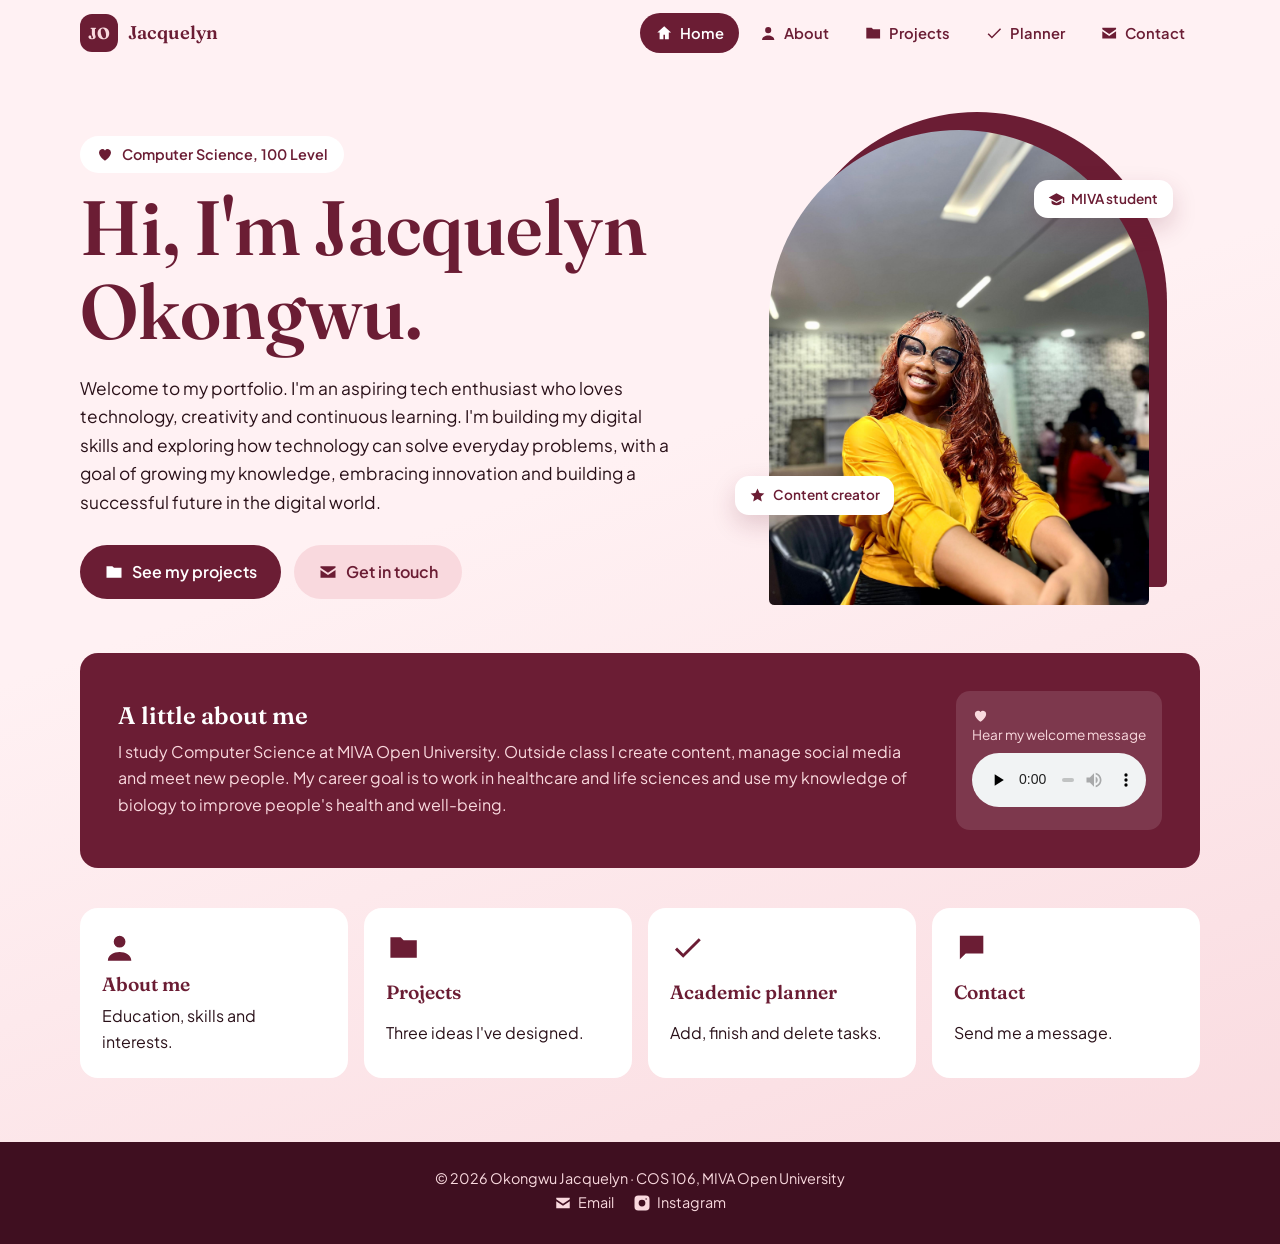
==== index.html @ 9e1f43c0 "Add files via upload" ====
<!DOCTYPE html>
<html lang="en"><head><meta charset="UTF-8"><meta name="viewport" content="width=device-width,initial-scale=1">
<title>Home | Okongwu Jacquelyn</title>
<link rel="preconnect" href="https://fonts.googleapis.com"><link rel="preconnect" href="https://fonts.gstatic.com" crossorigin>
<link href="https://fonts.googleapis.com/css2?family=Fraunces:wght@500;600&family=Plus+Jakarta+Sans:wght@400;600&display=swap" rel="stylesheet">
<link rel="stylesheet" href="css/style.css"></head>
<body class="home">
<header class="nav"><div class="wrap"><a class="logo" href="index.html"><b>JO</b>Jacquelyn</a>
<button class="menu-btn" aria-label="Menu" aria-expanded="false"><svg class="ic"><use href="#i-list"/></svg></button>
<nav aria-label="Main"><ul><li><a href="index.html" aria-current="page"><svg class="ic"><use href="#i-home"/></svg>Home</a></li><li><a href="about.html"><svg class="ic"><use href="#i-user"/></svg>About</a></li><li><a href="projects.html"><svg class="ic"><use href="#i-folder"/></svg>Projects</a></li><li><a href="planner.html"><svg class="ic"><use href="#i-check"/></svg>Planner</a></li><li><a href="contact.html"><svg class="ic"><use href="#i-mail"/></svg>Contact</a></li></ul></nav></div></header>
<main>
<section class="wrap hero"><div>
<span class="pill"><svg class="ic"><use href="#i-heart"/></svg>Computer Science, 100 Level</span>
<h1>Hi, I'm Jacquelyn Okongwu.</h1>
<p>Welcome to my portfolio. I'm an aspiring tech enthusiast who loves technology, creativity and continuous learning. I'm building my digital skills and exploring how technology can solve everyday problems, with a goal of growing my knowledge, embracing innovation and building a successful future in the digital world.</p>
<div class="cta"><a class="btn" href="projects.html"><svg class="ic"><use href="#i-folder"/></svg>See my projects</a><a class="btn alt" href="contact.html"><svg class="ic"><use href="#i-mail"/></svg>Get in touch</a></div></div>
<div class="arch"><img src="images/jacquelyn.jpeg" alt="Portrait of Okongwu Jacquelyn smiling in a yellow top and statement glasses">
<span class="chip a"><svg class="ic"><use href="#i-star"/></svg>Content creator</span><span class="chip b"><svg class="ic"><use href="#i-cap"/></svg>MIVA student</span></div></section>
<section class="wrap"><div class="about-strip"><div><h2>A little about me</h2>
<p>I study Computer Science at MIVA Open University. Outside class I create content, manage social media and meet new people. My career goal is to work in healthcare and life sciences and use my knowledge of biology to improve people's health and well-being.</p></div>
<div class="audio-box"><svg class="ic"><use href="#i-heart"/></svg> Hear my welcome message<br><audio controls preload="none"><source src="media/welcome-message.mp3" type="audio/mpeg"><source src="media/welcome-message.ogg" type="audio/ogg">Your browser does not support audio.</audio></div></div></section>
<section class="wrap tiles" aria-label="Explore the site">
<a class="tile" href="about.html"><svg class="ic"><use href="#i-user"/></svg><h3>About me</h3><p>Education, skills and interests.</p></a>
<a class="tile" href="projects.html"><svg class="ic"><use href="#i-folder"/></svg><h3>Projects</h3><p>Three ideas I've designed.</p></a>
<a class="tile" href="planner.html"><svg class="ic"><use href="#i-check"/></svg><h3>Academic planner</h3><p>Add, finish and delete tasks.</p></a>
<a class="tile" href="contact.html"><svg class="ic"><use href="#i-chat"/></svg><h3>Contact</h3><p>Send me a message.</p></a></section></main>
<footer class="foot"><p>&copy; 2026 Okongwu Jacquelyn · COS 106, MIVA Open University</p>
<p><a href="mailto:j.okongwu0337@miva.edu.ng"><svg class="ic"><use href="#i-mail"/></svg>Email</a><a href="https://instagram.com/Jackie_zinny"><svg class="ic"><use href="#i-insta"/></svg>Instagram</a></p></footer>
<script src="js/main.js"></script></body></html>
---- css/style.css ----
:root{--wine:#6B1D34;--deep:#3F0F20;--blush:#F9D9DE;--mist:#FFF1F3;--rose:#E8A3B3;--ink:#2A1119;--r:18px}
*{box-sizing:border-box;margin:0;padding:0}
html{scroll-behavior:smooth}
body{font-family:'Plus Jakarta Sans',system-ui,sans-serif;color:var(--ink);line-height:1.65;background:var(--mist)}
h1,h2,h3{font-family:'Fraunces',Georgia,serif;line-height:1.1;font-weight:600}
img,svg{max-width:100%;display:block}
a{color:inherit}
.ic{width:1.25em;height:1.25em;fill:currentColor;flex:none}
:focus-visible{outline:3px solid var(--rose);outline-offset:3px}
.wrap{width:min(1120px,92%);margin-inline:auto}
.btn{display:inline-flex;align-items:center;gap:.5rem;padding:.85rem 1.5rem;border-radius:99px;background:var(--wine);color:#fff;font-weight:600;text-decoration:none;border:0;cursor:pointer;font:inherit;font-weight:600;transition:transform .2s,background .2s}
.btn:hover{background:var(--deep);transform:translateY(-2px)}
.btn.alt{background:var(--blush);color:var(--wine)}
/* nav */
header.nav{position:sticky;top:0;z-index:20;background:rgba(255,241,243,.92);backdrop-filter:blur(10px)}
.nav .wrap{display:flex;align-items:center;justify-content:space-between;padding:.8rem 0}
.logo{display:flex;align-items:center;gap:.6rem;font-family:'Fraunces',serif;font-weight:600;font-size:1.15rem;text-decoration:none;color:var(--wine)}
.logo b{display:grid;place-items:center;width:38px;height:38px;border-radius:12px;background:var(--wine);color:var(--blush);font-size:1rem}
.nav ul{display:flex;gap:.3rem;list-style:none}
.nav ul a{display:flex;align-items:center;gap:.4rem;padding:.5rem .95rem;border-radius:99px;text-decoration:none;font-weight:600;font-size:.92rem;color:var(--wine);transition:background .2s,color .2s}
.nav ul a:hover{background:var(--blush)}
.nav ul a[aria-current=page]{background:var(--wine);color:#fff}
.menu-btn{display:none;background:var(--wine);color:#fff;border:0;border-radius:12px;width:42px;height:42px;cursor:pointer}
footer.foot{background:var(--deep);color:var(--blush);padding:1.6rem 0;text-align:center;font-size:.9rem}
footer.foot a{display:inline-flex;gap:.4rem;align-items:center;margin:0 .6rem;text-decoration:none}
@media(max-width:760px){.menu-btn{display:grid;place-items:center}.nav ul{display:none;position:absolute;top:100%;left:0;right:0;flex-direction:column;background:var(--mist);padding:.8rem 4%;box-shadow:0 14px 24px rgba(63,15,32,.15)}.nav ul.open{display:flex}}
@media(prefers-reduced-motion:reduce){.chip{animation:none}}

/* ===== HOME: blush hero with arch portrait ===== */
.home{background:linear-gradient(160deg,#FFF1F3 40%,#F9D9DE)}
.hero{display:grid;grid-template-columns:1.1fr .9fr;gap:3rem;align-items:center;padding:4rem 0 3rem}
.hero h1{font-size:clamp(2.6rem,6vw,4.8rem);color:var(--wine);margin:.8rem 0 1.2rem}
.hero p{max-width:52ch;font-size:1.08rem}
.pill{display:inline-flex;gap:.5rem;align-items:center;background:#fff;color:var(--wine);padding:.4rem 1rem;border-radius:99px;font-weight:600;font-size:.9rem}
.cta{display:flex;gap:.8rem;flex-wrap:wrap;margin-top:1.8rem}
.arch{position:relative;justify-self:center;width:min(380px,85%)}
.arch::before{content:"";position:absolute;inset:-18px -18px 18px 18px;background:var(--wine);border-radius:999px 999px 28px 28px}
.arch img{position:relative;width:100%;aspect-ratio:4/5;object-fit:cover;object-position:50% 25%;border-radius:999px 999px 28px 28px;animation:rise 1s ease both}
@keyframes rise{from{opacity:0;transform:translateY(24px)}to{opacity:1;transform:none}}
.chip{position:absolute;z-index:2;background:#fff;color:var(--wine);padding:.5rem .9rem;border-radius:14px;font-weight:600;font-size:.85rem;display:flex;gap:.4rem;align-items:center;box-shadow:0 10px 24px rgba(107,29,52,.18);animation:float 4s ease-in-out infinite}
.chip.a{left:-34px;bottom:90px}.chip.b{right:-24px;top:50px;animation-delay:1.5s}
@keyframes float{50%{transform:translateY(-8px)}}
.about-strip{background:var(--wine);color:var(--blush);border-radius:var(--r);padding:2.4rem;display:grid;grid-template-columns:1fr auto;gap:2rem;align-items:center}
.about-strip h2{color:#fff;margin-bottom:.6rem}
.audio-box{background:rgba(255,255,255,.12);border-radius:14px;padding:1rem;font-size:.85rem}
.audio-box audio{margin-top:.4rem;width:100%;max-width:260px}
.tiles{display:grid;grid-template-columns:repeat(auto-fit,minmax(200px,1fr));gap:1rem;padding:2.5rem 0 4rem}
.tile{background:#fff;border-radius:var(--r);padding:1.4rem;text-decoration:none;display:grid;gap:.5rem;transition:transform .25s,background .25s}
.tile:hover{transform:translateY(-6px);background:var(--blush)}
.tile .ic{width:2.2rem;height:2.2rem;color:var(--wine)}
.tile h3{font-size:1.2rem;color:var(--wine)}
@media(max-width:820px){.hero{grid-template-columns:1fr;padding-top:2rem}.arch{order:-1}.about-strip{grid-template-columns:1fr}}

/* ===== ABOUT: wine sidebar + timeline ===== */
.about{background:var(--deep);color:var(--blush)}
.about header.nav{background:rgba(63,15,32,.92)}
.about .logo,.about .nav ul a{color:var(--blush)}
.about .nav ul a:hover{background:rgba(255,255,255,.12)}
.about .nav ul a[aria-current=page]{background:var(--blush);color:var(--wine)}
.about .menu-btn{background:var(--blush);color:var(--wine)}
@media(max-width:760px){.about .nav ul{background:var(--deep)}}
.about-grid{display:grid;grid-template-columns:300px 1fr;gap:3rem;padding:3.5rem 0 4rem;align-items:start}
.side{position:sticky;top:90px;background:var(--wine);border-radius:var(--r);padding:1.6rem;text-align:center}
.side img{width:150px;height:150px;border-radius:50%;object-fit:cover;object-position:50% 20%;margin:0 auto 1rem;border:5px solid var(--rose)}
.side h1{font-size:1.6rem;color:#fff}
.side p{font-size:.9rem;margin:.4rem 0 1rem}
.about section{margin-bottom:3rem}
.about h2{font-size:2rem;color:#fff;display:flex;gap:.7rem;align-items:center;margin-bottom:1.2rem}
.about h2 .ic{color:var(--rose);width:1.6rem;height:1.6rem}
.tl{list-style:none;border-left:3px solid var(--rose);padding-left:1.6rem}
.tl li{position:relative;margin-bottom:1.4rem}
.tl li::before{content:"";position:absolute;left:calc(-1.6rem - 9px);top:.45rem;width:15px;height:15px;border-radius:50%;background:var(--blush);border:3px solid var(--wine)}
.tl strong{color:#fff;font-size:1.1rem;display:block}
.quote{background:var(--blush);color:var(--wine);padding:1.6rem;border-radius:var(--r);font-family:'Fraunces',serif;font-size:1.3rem;line-height:1.4}
.tbl{width:100%;border-collapse:collapse;background:rgba(255,255,255,.06);border-radius:var(--r);overflow:hidden}
.tbl th,.tbl td{padding:.8rem 1rem;text-align:left}
.tbl th{background:var(--wine);color:#fff}
.tbl tr+tr td{border-top:1px solid rgba(249,217,222,.15)}
.bar{height:10px;background:rgba(255,255,255,.15);border-radius:9px;overflow:hidden;min-width:120px}
.bar i{display:block;height:100%;background:var(--rose);border-radius:9px;width:0;transition:width 1.2s ease}
.hob{display:flex;gap:1rem;flex-wrap:wrap;list-style:none}
.hob li{background:var(--wine);border-radius:var(--r);padding:1rem 1.3rem;display:flex;gap:.7rem}
.hob .ic{color:var(--rose);width:1.8rem;height:1.8rem}
@media(max-width:860px){.about-grid{grid-template-columns:1fr}.side{position:static}}

/* ===== PROJECTS: alternating showcase on white ===== */
.projects{background:#fff}
.ph{padding:4rem 0 1rem;text-align:center}
.ph h1{font-size:clamp(2.4rem,5vw,4rem);color:var(--wine)}
.ph p{max-width:55ch;margin:1rem auto 0}
.proj{display:grid;grid-template-columns:1.1fr 1fr;gap:3rem;align-items:center;padding:3rem 0}
.proj:nth-of-type(even) .shot{order:2}
.shot{background:var(--blush);border-radius:28px;padding:1.2rem;transition:transform .3s}
.shot:hover{transform:rotate(-1.5deg) scale(1.02)}
.shot img{border-radius:16px;width:100%}
.proj h2{font-size:2.1rem;color:var(--wine);margin:.6rem 0}
.tags{display:flex;gap:.5rem;flex-wrap:wrap;list-style:none;margin:1rem 0 1.4rem}
.tags li{background:var(--mist);color:var(--wine);border:2px solid var(--blush);padding:.25rem .8rem;border-radius:99px;font-size:.82rem;font-weight:600}
.links{display:flex;gap:.7rem;flex-wrap:wrap}
@media(max-width:820px){.proj{grid-template-columns:1fr;gap:1.4rem}.proj:nth-of-type(even) .shot{order:0}}

/* ===== PLANNER: app dashboard ===== */
.planner{background:#F4E4E8}
.dash{display:grid;grid-template-columns:260px 1fr;gap:1.5rem;padding:2.5rem 0 4rem;align-items:start}
.panel{background:#fff;border-radius:var(--r);padding:1.4rem}
.stat{display:flex;align-items:center;gap:.8rem;padding:.8rem 0;border-bottom:1px solid var(--blush)}
.stat:last-of-type{border:0}
.stat .ic{width:2.4rem;height:2.4rem;padding:.55rem;background:var(--blush);color:var(--wine);border-radius:12px}
.stat b{font-family:'Fraunces',serif;font-size:1.6rem;color:var(--wine);display:block;line-height:1}
.filters{display:grid;gap:.4rem;margin-top:1rem}
.filters button{padding:.6rem 1rem;border:0;border-radius:12px;background:var(--mist);color:var(--wine);font:inherit;font-weight:600;text-align:left;cursor:pointer}
.filters button.on{background:var(--wine);color:#fff}
.add{display:grid;grid-template-columns:1fr 150px 130px auto;gap:.6rem;margin-bottom:1.2rem}
.add input,.add select{padding:.8rem 1rem;border:2px solid var(--blush);border-radius:12px;font:inherit;background:var(--mist);min-width:0}
.add input:focus,.add select:focus{border-color:var(--wine);outline:0}
.tasks{list-style:none;display:grid;gap:.6rem}
.task{display:flex;align-items:center;gap:.8rem;padding:.85rem 1rem;background:var(--mist);border-radius:14px;border-left:6px solid var(--rose);animation:rise .35s ease both}
.task.high{border-color:var(--wine)}.task.low{border-color:var(--blush)}
.task input{width:20px;height:20px;accent-color:var(--wine)}
.task span{flex:1}.task small{display:block;color:#8a5a68}
.task.done span{text-decoration:line-through;opacity:.5}
.task button{background:none;border:0;color:var(--wine);cursor:pointer;padding:.4rem;border-radius:8px}
.task button:hover{background:var(--blush)}
.empty{text-align:center;padding:2rem;color:#8a5a68}
.err{color:#b3123f;font-size:.85rem;min-height:1.2em}
.sched{margin-top:1.5rem;width:100%;border-collapse:collapse;font-size:.88rem}
.sched th,.sched td{padding:.55rem;border:1px solid var(--blush);text-align:center}
.sched th{background:var(--wine);color:#fff}
@media(max-width:860px){.dash{grid-template-columns:1fr}.add{grid-template-columns:1fr 1fr}.add input:first-child{grid-column:1/-1}}

/* ===== CONTACT: split screen ===== */
.contact{background:var(--blush)}
.split{display:grid;grid-template-columns:.85fr 1.15fr;min-height:calc(100vh - 140px)}
.info{background:var(--wine);color:var(--blush);padding:4rem 12%;display:flex;flex-direction:column;justify-content:center;gap:1.4rem}
.info h1{font-size:clamp(2.2rem,4vw,3.4rem);color:#fff}
.info a{display:flex;gap:.9rem;align-items:center;text-decoration:none;word-break:break-all}
.info a .ic{width:2.6rem;height:2.6rem;padding:.65rem;background:var(--deep);border-radius:50%}
.form-side{padding:4rem 10%;display:flex;align-items:center}
form{width:100%;background:#fff;border-radius:28px;padding:2.2rem;display:grid;gap:1rem}
label{font-weight:600;color:var(--wine);display:grid;gap:.35rem}
form input,form textarea{padding:.85rem 1rem;border:2px solid var(--blush);border-radius:14px;font:inherit;background:var(--mist);width:100%}
form input:focus,form textarea:focus{border-color:var(--wine);outline:0}
form .bad{border-color:#b3123f}
#ok{background:var(--mist);color:var(--wine);border-radius:14px;padding:1rem;font-weight:600;display:none}
@media(max-width:860px){.split{grid-template-columns:1fr}.info{padding:3rem 6%}.form-side{padding:2rem 4%}}

/* ===== Animations and transitions ===== */
@keyframes fade{from{opacity:0}to{opacity:1}}
@keyframes slideIn{from{opacity:0;transform:translateX(-40px)}to{opacity:1;transform:none}}
@keyframes pop{from{opacity:0;transform:scale(.9) translateY(20px)}to{opacity:1;transform:none}}
body{animation:fade .8s ease both}
.hero>div:first-child>*,.ph>*,.info>*,.side{animation:slideIn .8s ease both}
.hero>div:first-child>*:nth-child(2),.ph>*:nth-child(2),.info>*:nth-child(2){animation-delay:.15s}
.hero>div:first-child>*:nth-child(3),.info>*:nth-child(3){animation-delay:.3s}
.hero>div:first-child>*:nth-child(4),.info>*:nth-child(4){animation-delay:.45s}
.tile,.proj,.panel,form,.hob li,.tl li{animation:pop .7s ease both}
.tile:nth-child(2),.tl li:nth-child(2){animation-delay:.15s}.tile:nth-child(3){animation-delay:.3s}.tile:nth-child(4){animation-delay:.45s}
.proj:nth-of-type(2){animation-delay:.2s}.proj:nth-of-type(3){animation-delay:.4s}
.tile .ic,.stat .ic,.hob .ic{transition:transform .3s}
.tile:hover .ic,.stat:hover .ic{transform:rotate(-10deg) scale(1.2)}
.task{transition:transform .2s,box-shadow .2s}.task:hover{transform:translateX(6px);box-shadow:0 6px 16px rgba(107,29,52,.12)}
.filters button,.logo b,.info a .ic,footer.foot a{transition:all .25s}
.filters button:hover{background:var(--blush)}.logo:hover b{transform:rotate(-8deg)}
.info a:hover .ic{background:var(--rose);color:var(--wine);transform:scale(1.1)}
footer.foot a:hover{color:#fff;transform:translateY(-2px)}
form input,form textarea,.add input,.add select{transition:border-color .25s,box-shadow .25s}
form input:focus,form textarea:focus,.add input:focus{box-shadow:0 0 0 4px rgba(232,163,179,.4)}
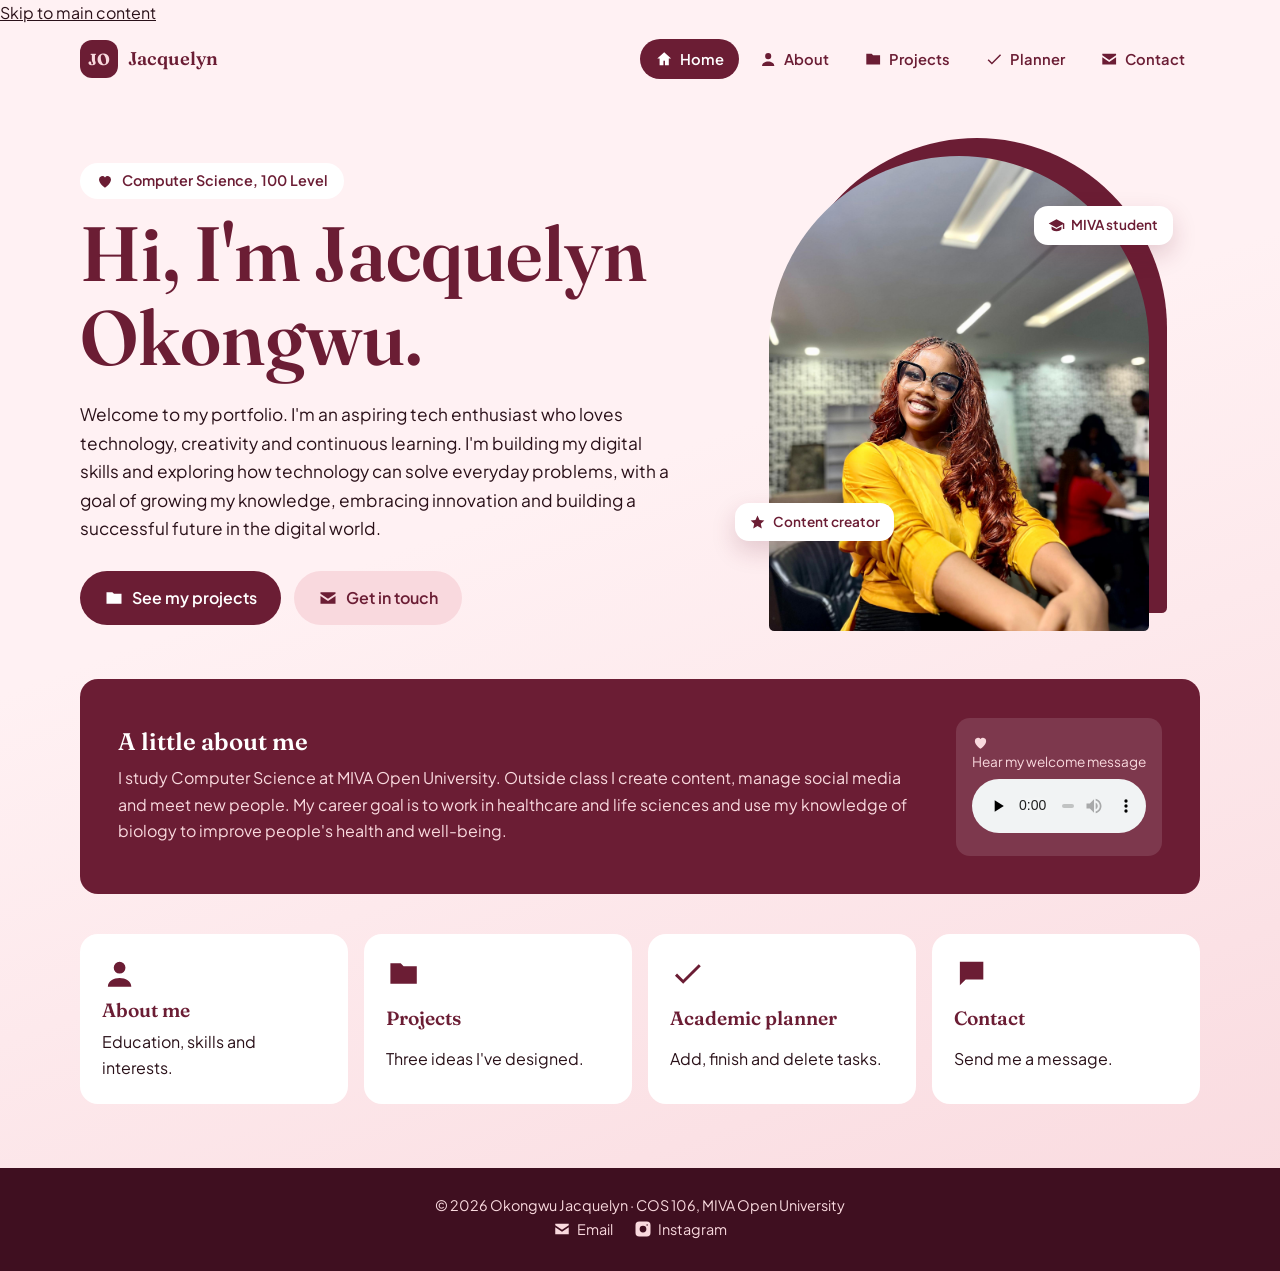
==== commit 6620947d: "Update index.html" ====
--- a/index.html
+++ b/index.html
@@ -1,29 +1,118 @@
 <!DOCTYPE html>
-<html lang="en"><head><meta charset="UTF-8"><meta name="viewport" content="width=device-width,initial-scale=1">
-<title>Home | Okongwu Jacquelyn</title>
-<link rel="preconnect" href="https://fonts.googleapis.com"><link rel="preconnect" href="https://fonts.gstatic.com" crossorigin>
-<link href="https://fonts.googleapis.com/css2?family=Fraunces:wght@500;600&family=Plus+Jakarta+Sans:wght@400;600&display=swap" rel="stylesheet">
-<link rel="stylesheet" href="css/style.css"></head>
+<html lang="en">
+<head>
+  <meta charset="UTF-8">
+  <meta name="viewport" content="width=device-width, initial-scale=1.0">
+  <title>Home | Okongwu Jacquelyn</title>
+  <meta name="description" content="Portfolio of Okongwu Jacquelyn, a Computer Science student at MIVA Open University who loves technology, creativity and continuous learning.">
+  <meta name="theme-color" content="#0a0c1b">
+  <link rel="icon" href="favicon.svg" type="image/svg+xml">
+  <link rel="preconnect" href="https://fonts.googleapis.com">
+  <link rel="preconnect" href="https://fonts.gstatic.com" crossorigin>
+  <link rel="stylesheet" href="https://fonts.googleapis.com/css2?family=Fraunces:wght@500;600&family=Plus+Jakarta+Sans:wght@400;600&display=swap">
+  <link rel="stylesheet" href="css/style.css">
+  <script>
+    document.documentElement.classList.add("js");
+    try {
+      var saved = localStorage.getItem("theme");
+      var theme = saved ? JSON.parse(saved) : (matchMedia("(prefers-color-scheme: light)").matches ? "light" : "dark");
+      document.documentElement.dataset.theme = theme;
+    } catch (e) { document.documentElement.dataset.theme = "dark"; }
+  </script>
+  <script src="js/main.js" defer></script>
+</head>
 <body class="home">
-<header class="nav"><div class="wrap"><a class="logo" href="index.html"><b>JO</b>Jacquelyn</a>
-<button class="menu-btn" aria-label="Menu" aria-expanded="false"><svg class="ic"><use href="#i-list"/></svg></button>
-<nav aria-label="Main"><ul><li><a href="index.html" aria-current="page"><svg class="ic"><use href="#i-home"/></svg>Home</a></li><li><a href="about.html"><svg class="ic"><use href="#i-user"/></svg>About</a></li><li><a href="projects.html"><svg class="ic"><use href="#i-folder"/></svg>Projects</a></li><li><a href="planner.html"><svg class="ic"><use href="#i-check"/></svg>Planner</a></li><li><a href="contact.html"><svg class="ic"><use href="#i-mail"/></svg>Contact</a></li></ul></nav></div></header>
-<main>
-<section class="wrap hero"><div>
-<span class="pill"><svg class="ic"><use href="#i-heart"/></svg>Computer Science, 100 Level</span>
-<h1>Hi, I'm Jacquelyn Okongwu.</h1>
-<p>Welcome to my portfolio. I'm an aspiring tech enthusiast who loves technology, creativity and continuous learning. I'm building my digital skills and exploring how technology can solve everyday problems, with a goal of growing my knowledge, embracing innovation and building a successful future in the digital world.</p>
-<div class="cta"><a class="btn" href="projects.html"><svg class="ic"><use href="#i-folder"/></svg>See my projects</a><a class="btn alt" href="contact.html"><svg class="ic"><use href="#i-mail"/></svg>Get in touch</a></div></div>
-<div class="arch"><img src="images/jacquelyn.jpeg" alt="Portrait of Okongwu Jacquelyn smiling in a yellow top and statement glasses">
-<span class="chip a"><svg class="ic"><use href="#i-star"/></svg>Content creator</span><span class="chip b"><svg class="ic"><use href="#i-cap"/></svg>MIVA student</span></div></section>
-<section class="wrap"><div class="about-strip"><div><h2>A little about me</h2>
-<p>I study Computer Science at MIVA Open University. Outside class I create content, manage social media and meet new people. My career goal is to work in healthcare and life sciences and use my knowledge of biology to improve people's health and well-being.</p></div>
-<div class="audio-box"><svg class="ic"><use href="#i-heart"/></svg> Hear my welcome message<br><audio controls preload="none"><source src="media/welcome-message.mp3" type="audio/mpeg"><source src="media/welcome-message.ogg" type="audio/ogg">Your browser does not support audio.</audio></div></div></section>
-<section class="wrap tiles" aria-label="Explore the site">
-<a class="tile" href="about.html"><svg class="ic"><use href="#i-user"/></svg><h3>About me</h3><p>Education, skills and interests.</p></a>
-<a class="tile" href="projects.html"><svg class="ic"><use href="#i-folder"/></svg><h3>Projects</h3><p>Three ideas I've designed.</p></a>
-<a class="tile" href="planner.html"><svg class="ic"><use href="#i-check"/></svg><h3>Academic planner</h3><p>Add, finish and delete tasks.</p></a>
-<a class="tile" href="contact.html"><svg class="ic"><use href="#i-chat"/></svg><h3>Contact</h3><p>Send me a message.</p></a></section></main>
-<footer class="foot"><p>&copy; 2026 Okongwu Jacquelyn · COS 106, MIVA Open University</p>
-<p><a href="mailto:j.okongwu0337@miva.edu.ng"><svg class="ic"><use href="#i-mail"/></svg>Email</a><a href="https://instagram.com/Jackie_zinny"><svg class="ic"><use href="#i-insta"/></svg>Instagram</a></p></footer>
-<script src="js/main.js"></script></body></html>+
+  <svg xmlns="http://www.w3.org/2000/svg" style="display:none" aria-hidden="true">
+    <symbol id="i-list" viewBox="0 0 24 24"><path d="M3 6h18M3 12h18M3 18h18" fill="none" stroke="currentColor" stroke-width="2" stroke-linecap="round"/></symbol>
+    <symbol id="i-home" viewBox="0 0 24 24"><path d="M3 11l9-8 9 8v10h-6v-6H9v6H3z" fill="none" stroke="currentColor" stroke-width="2" stroke-linejoin="round"/></symbol>
+    <symbol id="i-user" viewBox="0 0 24 24"><circle cx="12" cy="8" r="4" fill="none" stroke="currentColor" stroke-width="2"/><path d="M4 21c0-4 4-6 8-6s8 2 8 6" fill="none" stroke="currentColor" stroke-width="2"/></symbol>
+    <symbol id="i-folder" viewBox="0 0 24 24"><path d="M3 6h7l2 2h9v11H3z" fill="none" stroke="currentColor" stroke-width="2" stroke-linejoin="round"/></symbol>
+    <symbol id="i-check" viewBox="0 0 24 24"><path d="M4 12l5 5L20 6" fill="none" stroke="currentColor" stroke-width="2" stroke-linecap="round" stroke-linejoin="round"/></symbol>
+    <symbol id="i-mail" viewBox="0 0 24 24"><rect x="3" y="5" width="18" height="14" rx="2" fill="none" stroke="currentColor" stroke-width="2"/><path d="M3 7l9 6 9-6" fill="none" stroke="currentColor" stroke-width="2"/></symbol>
+    <symbol id="i-heart" viewBox="0 0 24 24"><path d="M12 21s-8-5.2-8-11a4.5 4.5 0 0 1 8-2.8A4.5 4.5 0 0 1 20 10c0 5.8-8 11-8 11z" fill="none" stroke="currentColor" stroke-width="2" stroke-linejoin="round"/></symbol>
+    <symbol id="i-star" viewBox="0 0 24 24"><path d="M12 3l2.7 5.6 6.1.9-4.4 4.3 1 6.1L12 17l-5.4 2.9 1-6.1L3.2 9.5l6.1-.9z" fill="none" stroke="currentColor" stroke-width="2" stroke-linejoin="round"/></symbol>
+    <symbol id="i-cap" viewBox="0 0 24 24"><path d="M2 9l10-5 10 5-10 5z M6 11.5V16c0 1.5 3 3 6 3s6-1.500 6-3v-4.500" fill="none" stroke="currentColor" stroke-width="2" stroke-linejoin="round"/></symbol>
+    <symbol id="i-chat" viewBox="0 0 24 24"><path d="M4 5h16v11H9l-5 4z" fill="none" stroke="currentColor" stroke-width="2" stroke-linejoin="round"/></symbol>
+    <symbol id="i-insta" viewBox="0 0 24 24"><rect x="3" y="3" width="18" height="18" rx="5" fill="none" stroke="currentColor" stroke-width="2"/><circle cx="12" cy="12" r="4" fill="none" stroke="currentColor" stroke-width="2"/><circle cx="17.5" cy="6.5" r="1" fill="currentColor"/></symbol>
+  </svg>
+
+  <a class="skip-link" href="#main">Skip to main content</a>
+  <div class="scroll-progress" aria-hidden="true"></div>
+  <div class="bg-grid" aria-hidden="true"></div>
+
+  <header class="nav">
+    <div class="wrap">
+      <a class="logo" href="index.html" aria-label="Okongwu Jacquelyn, home"><b>JO</b>Jacquelyn</a>
+
+      <button class="menu-btn" aria-label="Menu" aria-expanded="false">
+        <svg class="ic"><use href="#i-list"/></svg>
+      </button>
+
+      <nav aria-label="Main">
+        <ul>
+          <li><a href="index.html" aria-current="page"><svg class="ic"><use href="#i-home"/></svg>Home</a></li>
+          <li><a href="about.html"><svg class="ic"><use href="#i-user"/></svg>About</a></li>
+          <li><a href="projects.html"><svg class="ic"><use href="#i-folder"/></svg>Projects</a></li>
+          <li><a href="planner.html"><svg class="ic"><use href="#i-check"/></svg>Planner</a></li>
+          <li><a href="contact.html"><svg class="ic"><use href="#i-mail"/></svg>Contact</a></li>
+        </ul>
+      </nav>
+    </div>
+  </header>
+
+  <main id="main">
+
+    <section class="wrap hero">
+      <div>
+        <span class="pill"><svg class="ic"><use href="#i-heart"/></svg>Computer Science, 100 Level</span>
+        <h1>Hi, I'm Jacquelyn Okongwu.</h1>
+        <p>Welcome to my portfolio. I'm an aspiring tech enthusiast who loves technology, creativity and continuous learning. I'm building my digital skills and exploring how technology can solve everyday problems, with a goal of growing my knowledge, embracing innovation and building a successful future in the digital world.</p>
+        <div class="cta">
+          <a class="btn" href="projects.html"><svg class="ic"><use href="#i-folder"/></svg>See my projects</a>
+          <a class="btn alt" href="contact.html"><svg class="ic"><use href="#i-mail"/></svg>Get in touch</a>
+        </div>
+      </div>
+      <div class="arch">
+        <img src="images/jacquelyn.jpeg" alt="Portrait of Okongwu Jacquelyn smiling in a yellow top and statement glasses">
+        <span class="chip a"><svg class="ic"><use href="#i-star"/></svg>Content creator</span>
+        <span class="chip b"><svg class="ic"><use href="#i-cap"/></svg>MIVA student</span>
+      </div>
+    </section>
+
+    <section class="wrap">
+      <div class="about-strip">
+        <div>
+          <h2>A little about me</h2>
+          <p>I study Computer Science at MIVA Open University. Outside class I create content, manage social media and meet new people. My career goal is to work in healthcare and life sciences and use my knowledge of biology to improve people's health and well-being.</p>
+        </div>
+        <div class="audio-box">
+          <svg class="ic"><use href="#i-heart"/></svg> Hear my welcome message<br>
+          <audio controls preload="none">
+            <source src="media/welcome-message.mp3" type="audio/mpeg">
+            <source src="media/welcome-message.ogg" type="audio/ogg">
+            Your browser does not support audio.
+          </audio>
+        </div>
+      </div>
+    </section>
+
+    <section class="wrap tiles" aria-label="Explore the site">
+      <a class="tile" href="about.html"><svg class="ic"><use href="#i-user"/></svg><h3>About me</h3><p>Education, skills and interests.</p></a>
+      <a class="tile" href="projects.html"><svg class="ic"><use href="#i-folder"/></svg><h3>Projects</h3><p>Three ideas I've designed.</p></a>
+      <a class="tile" href="planner.html"><svg class="ic"><use href="#i-check"/></svg><h3>Academic planner</h3><p>Add, finish and delete tasks.</p></a>
+      <a class="tile" href="contact.html"><svg class="ic"><use href="#i-chat"/></svg><h3>Contact</h3><p>Send me a message.</p></a>
+    </section>
+
+  </main>
+
+  <footer class="foot">
+    <p>&copy; 2026 Okongwu Jacquelyn · COS 106, MIVA Open University</p>
+    <p>
+      <a href="mailto:j.okongwu0337@miva.edu.ng"><svg class="ic"><use href="#i-mail"/></svg>Email</a>
+      <a href="https://instagram.com/Jackie_zinny"><svg class="ic"><use href="#i-insta"/></svg>Instagram</a>
+    </p>
+  </footer>
+
+</body>
+</html>
